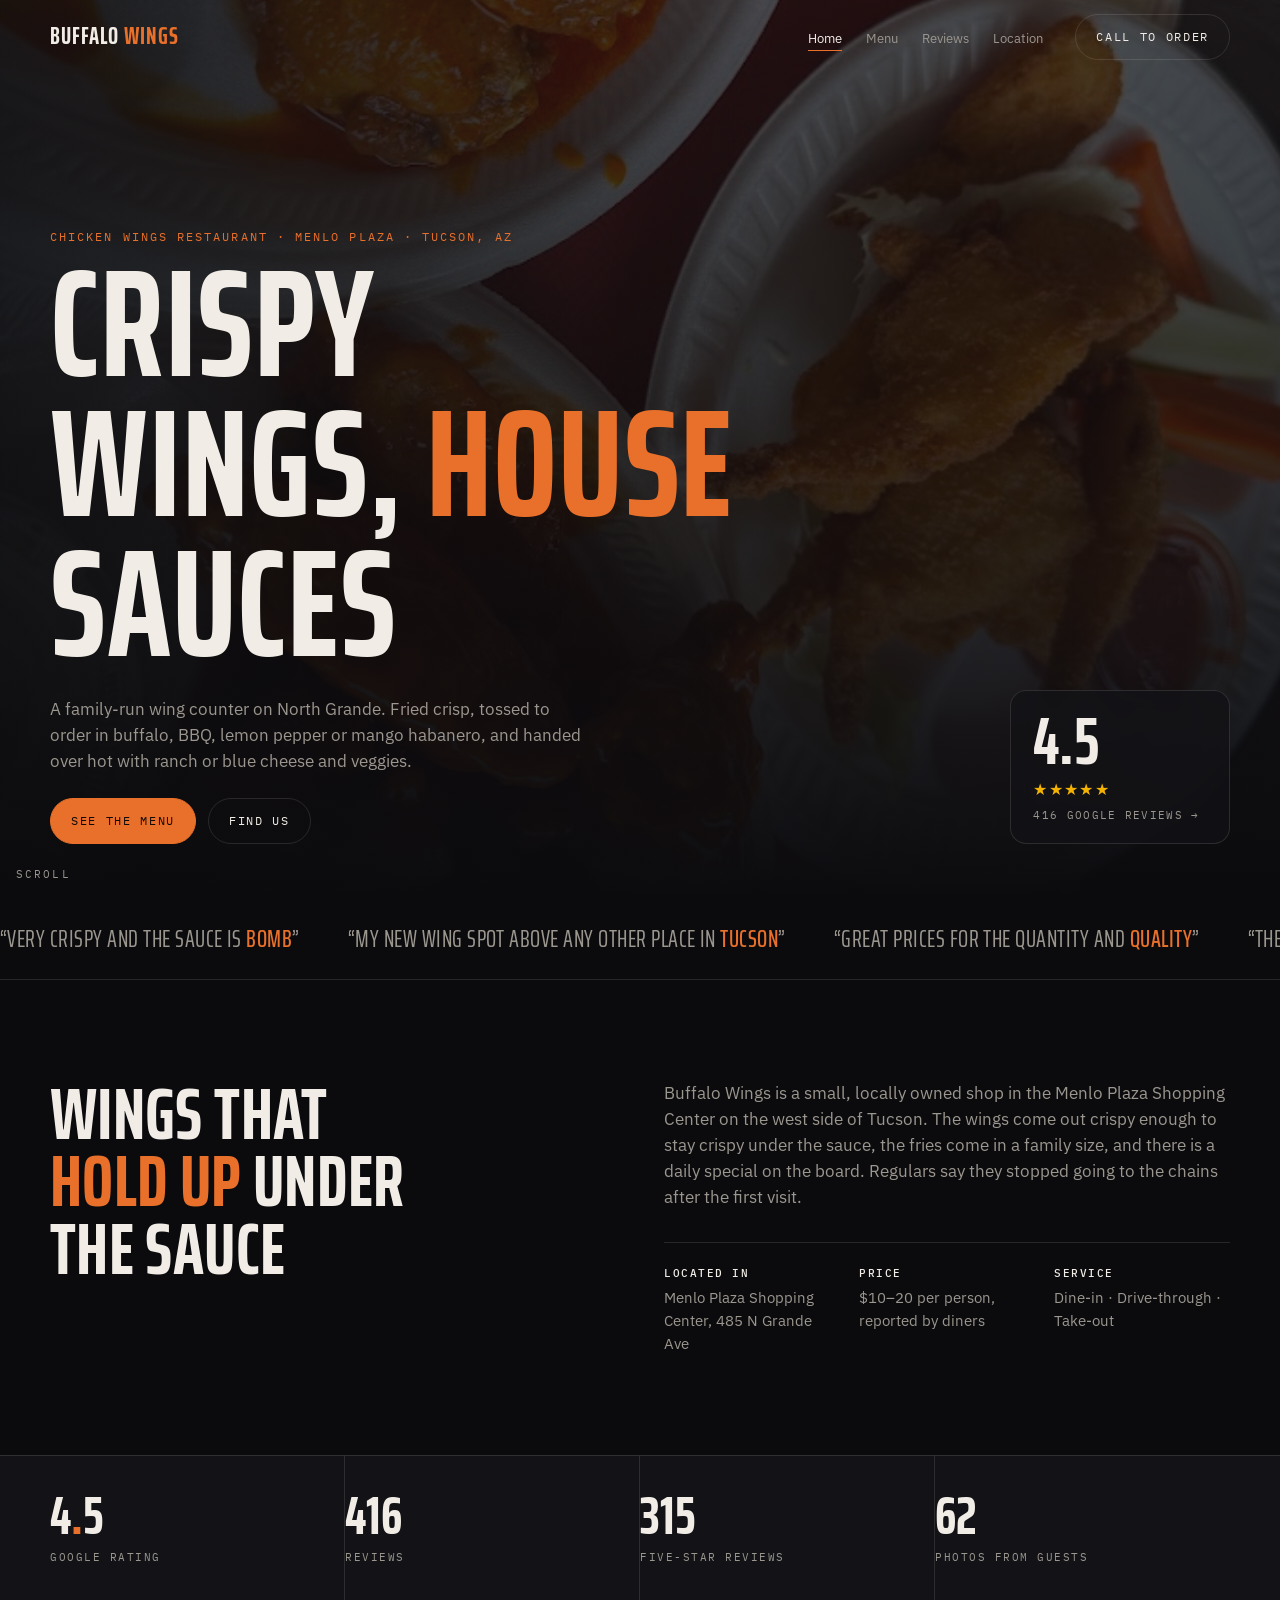
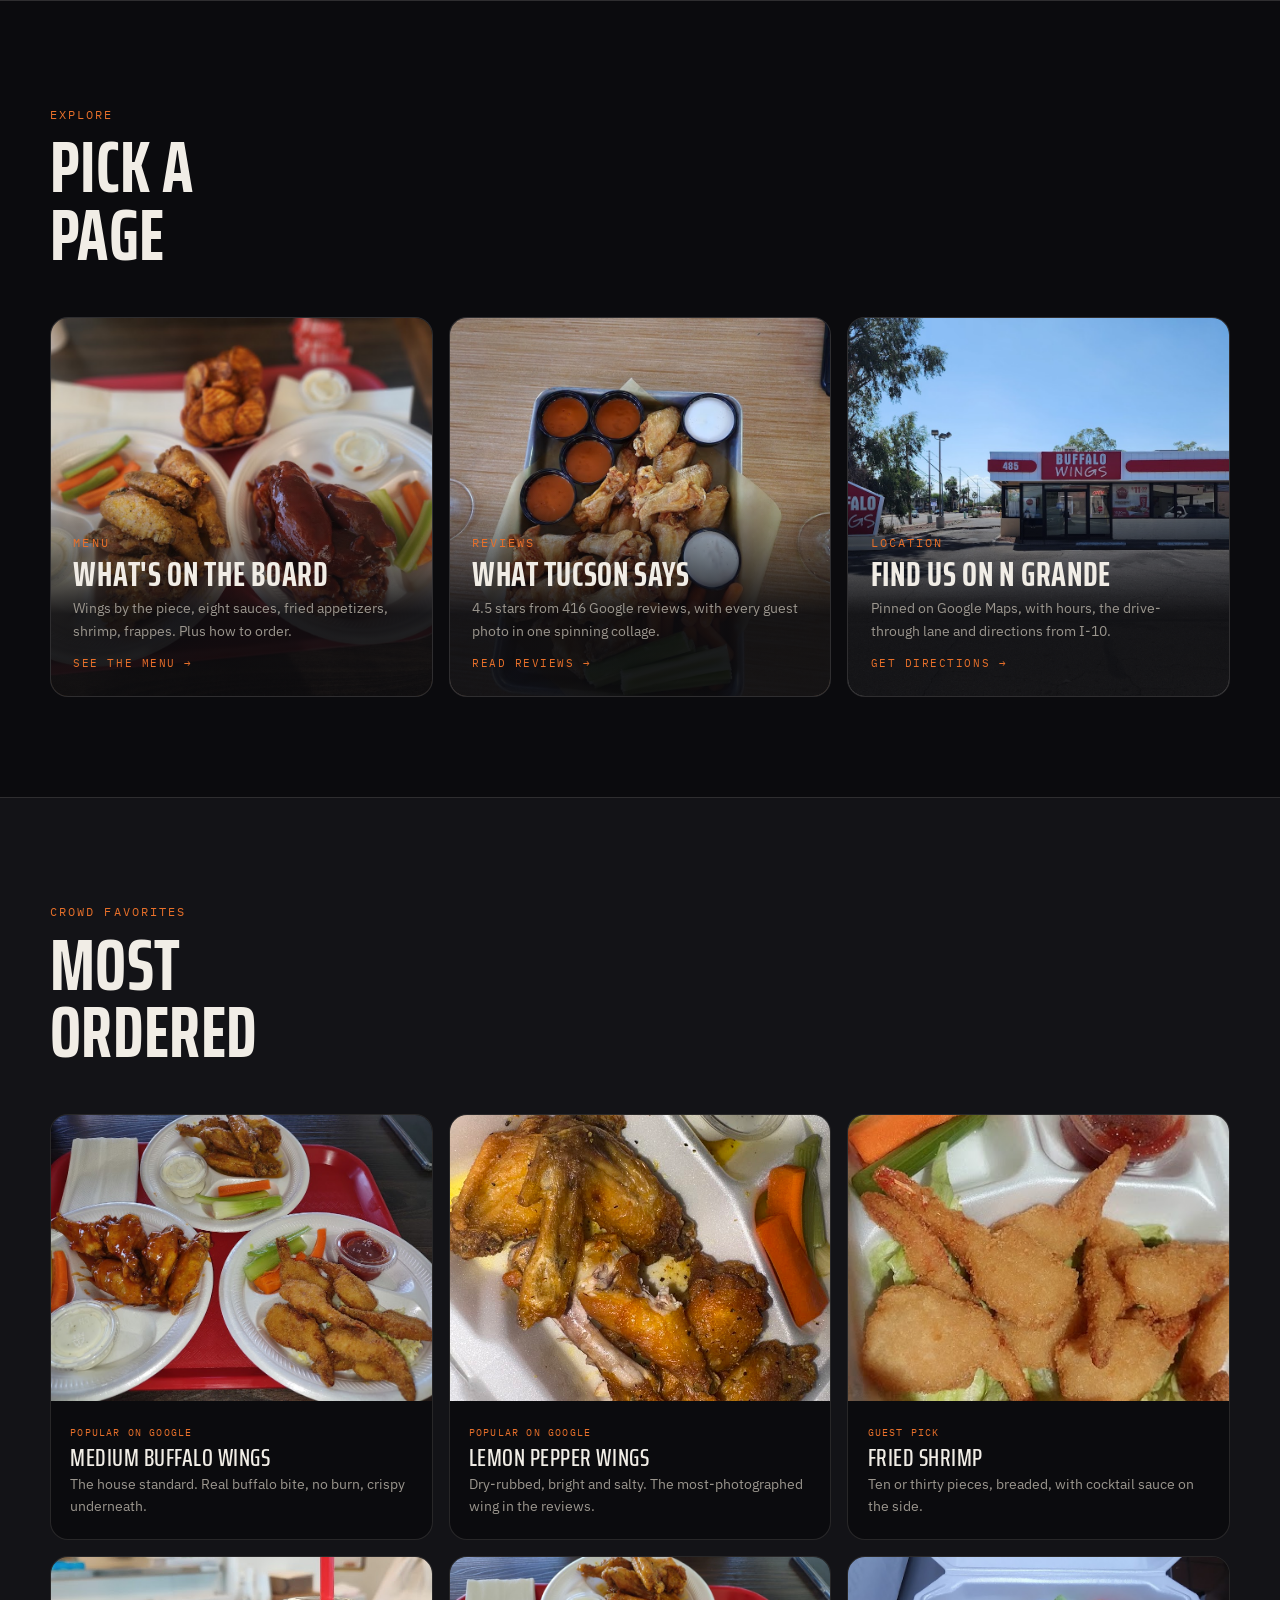
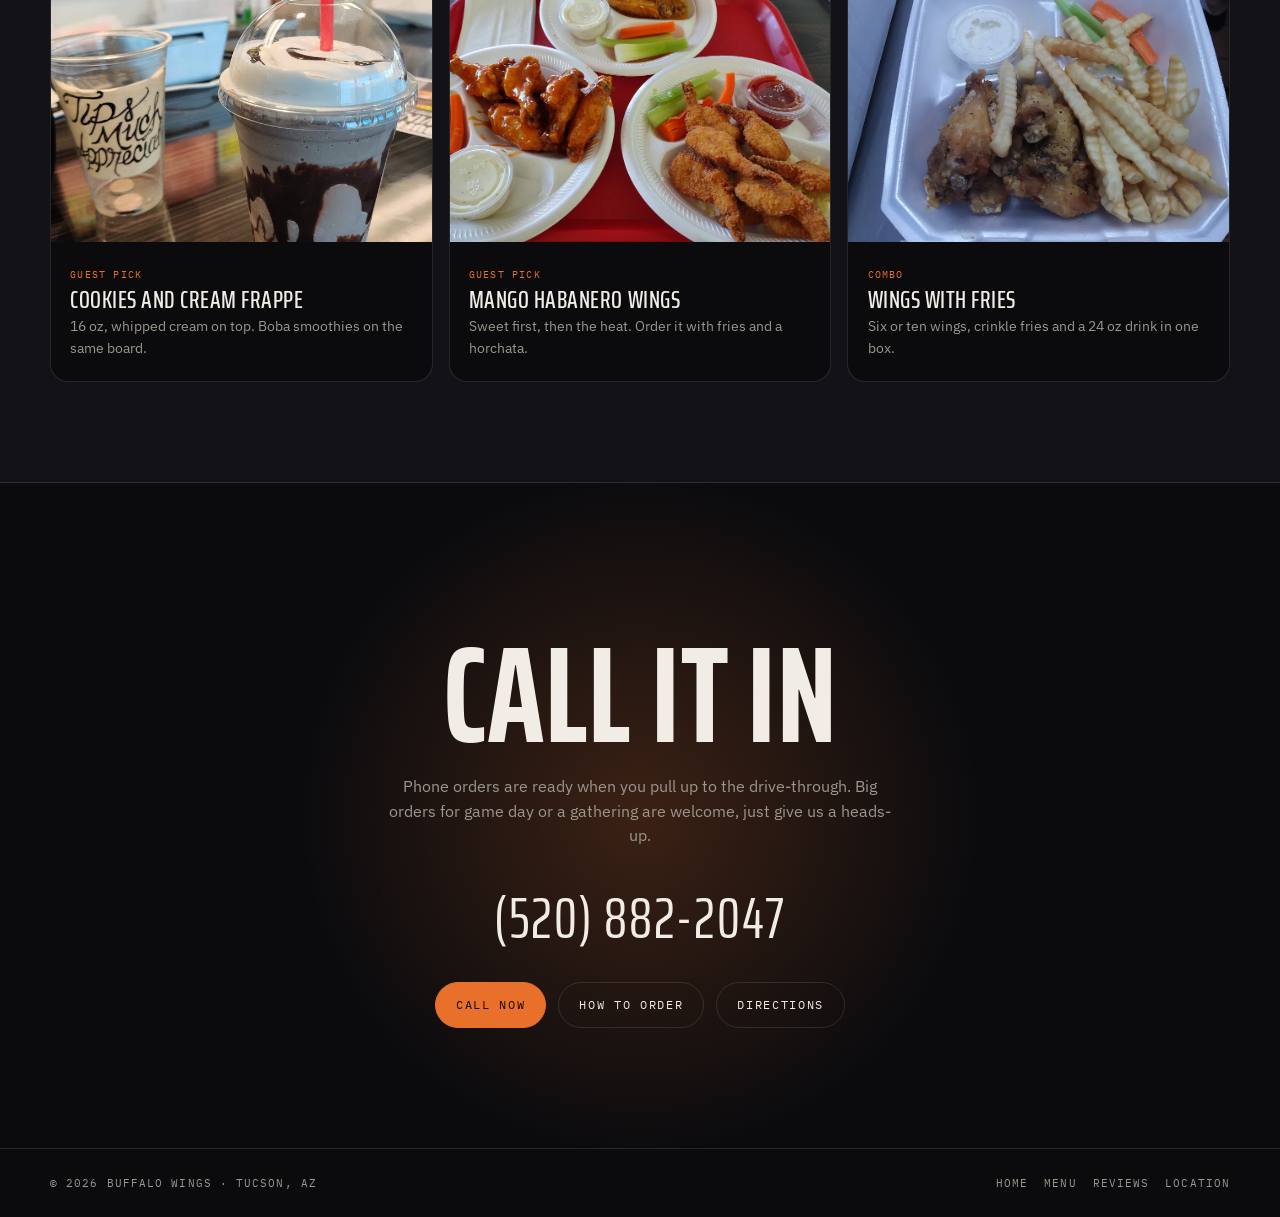
==== index.html @ 7398738b "Buffalo Wings Tucson website Four-page static site: home, menu with order builder, reviews with phot" ====
<!doctype html>
<html lang="en">
<head>
<meta charset="utf-8">
<meta name="viewport" content="width=device-width, initial-scale=1">
<title>Buffalo Wings Tucson</title>
<meta name="description" content="Buffalo Wings, 485 N Grande Ave, Tucson. Crispy wings tossed in house-made sauces, fried shrimp, chicken fingers, frappes and boba smoothies. Dine-in, drive-through and take-out.">
<link rel="preconnect" href="https://fonts.googleapis.com">
<link rel="preconnect" href="https://fonts.gstatic.com" crossorigin>
<link href="https://fonts.googleapis.com/css2?family=Saira+Extra+Condensed:wght@500;700&family=IBM+Plex+Sans:wght@400;500;600&family=IBM+Plex+Mono:wght@400&display=swap" rel="stylesheet">
<link rel="stylesheet" href="styles.css">
<style>
/* hero */
.hero{min-height:100svh;display:grid;align-items:end;padding:120px 0 56px;position:relative;overflow:hidden}
.hero .art{position:absolute;inset:0;z-index:0}
.hero .art img{width:100%;height:100%;object-fit:cover;object-position:center 60%;opacity:.42;filter:saturate(1.1) contrast(1.05)}
.hero .art::after{content:"";position:absolute;inset:0;background:linear-gradient(180deg,rgba(11,11,14,.35) 0%,rgba(11,11,14,.55) 45%,var(--bg) 100%),linear-gradient(90deg,rgba(11,11,14,.7),transparent 60%)}
.hero .wrap{position:relative;z-index:1;display:grid;grid-template-columns:1.2fr .8fr;gap:2rem;align-items:end}
.hero h1{font-size:clamp(4rem,12vw,9.5rem);margin:.4rem 0 1.4rem}
.hero p{max-width:34rem;font-size:1.05rem}
.hero .actions{display:flex;flex-wrap:wrap;gap:.75rem;margin-top:1.5rem}
.rating-card{justify-self:end;background:rgba(19,19,23,.78);backdrop-filter:blur(10px);border:1px solid var(--line);border-radius:16px;padding:1.2rem 1.4rem;display:grid;gap:.35rem;min-width:220px;transition:border-color .3s}
.rating-card:hover{border-color:var(--accent)}
.rating-card .big{font-family:var(--display);font-size:4.2rem;line-height:.9;font-weight:700}
.rating-card small{font-family:var(--mono);font-size:.68rem;letter-spacing:.12em;text-transform:uppercase;color:var(--muted)}
.scroll-hint{position:absolute;left:var(--gutter);bottom:18px;font-family:var(--mono);font-size:.66rem;letter-spacing:.2em;color:var(--muted);text-transform:uppercase;z-index:1}
@media (max-width:860px){.hero .wrap{grid-template-columns:1fr}.rating-card{justify-self:start}}

/* intro */
.intro .wrap{display:grid;grid-template-columns:1fr 1fr;gap:3rem;align-items:start}
.intro .col p{font-size:1.05rem}
.facts{display:grid;grid-template-columns:repeat(3,1fr);gap:1.2rem;margin-top:2rem;border-top:1px solid var(--line);padding-top:1.4rem}
.facts b{display:block;font-family:var(--mono);font-size:.68rem;letter-spacing:.14em;text-transform:uppercase;color:var(--fg);margin-bottom:.3rem;font-weight:500}
.facts div{font-size:.92rem;color:var(--muted)}
@media (max-width:860px){.intro .wrap{grid-template-columns:1fr}.facts{grid-template-columns:1fr 1fr}}

/* favorites */
.favs{background:var(--bg-2);border-block:1px solid var(--line)}
.favgrid{display:grid;grid-template-columns:repeat(3,1fr);gap:1rem}
.fav{border:1px solid var(--line);border-radius:18px;overflow:hidden;background:var(--bg);display:grid;grid-template-rows:auto 1fr}
.fav img{width:100%;aspect-ratio:4/3;object-fit:cover}
.fav .t{padding:1.1rem 1.2rem 1.3rem}
.fav .t h3{font-size:1.6rem;margin:.2rem 0 .3rem}
.fav .t p{font-size:.88rem}
.fav .t .pop{font-family:var(--mono);font-size:.62rem;letter-spacing:.12em;text-transform:uppercase;color:var(--accent)}
@media (max-width:860px){.favgrid{grid-template-columns:1fr 1fr}}
@media (max-width:520px){.favgrid{grid-template-columns:1fr}}

/* quote strip */
.quotes{overflow:hidden;border-bottom:1px solid var(--line);padding:1.3rem 0}
.quotes .track{display:flex;gap:3rem;white-space:nowrap;animation:marquee 40s linear infinite;width:max-content}
.quotes span{font-family:var(--display);font-size:1.5rem;text-transform:uppercase;letter-spacing:.02em;color:var(--muted)}
.quotes span b{color:var(--accent);font-weight:500}
@keyframes marquee{to{transform:translateX(-50%)}}
@media (prefers-reduced-motion:reduce){.quotes .track{animation:none;white-space:normal;width:auto;flex-wrap:wrap}}
</style>
</head>
<body id="top">

<nav class="nav" id="nav">
  <div class="wrap">
    <a class="brand" href="index.html">Buffalo <span>Wings</span></a>
    <ul>
      <li><a href="index.html">Home</a></li>
      <li><a href="menu.html">Menu</a></li>
      <li><a href="reviews.html">Reviews</a></li>
      <li><a href="location.html">Location</a></li>
    </ul>
    <a class="btn cta" href="tel:+15208822047">Call to order</a>
    <button class="menu-btn" aria-label="Open navigation" aria-expanded="false"><i></i></button>
  </div>
</nav>

<header class="hero">
  <div class="art"><img src="img/photo08.jpg" alt="Buffalo wings, fried shrimp and buffalo fries on a red tray" fetchpriority="high"></div>
  <div class="wrap">
    <div>
      <span class="eyebrow">Chicken wings restaurant · Menlo Plaza · Tucson, AZ</span>
      <h1>Crispy<br>wings, <em>house</em><br>sauces</h1>
      <p>A family-run wing counter on North Grande. Fried crisp, tossed to order in buffalo, BBQ, lemon pepper or mango habanero, and handed over hot with ranch or blue cheese and veggies.</p>
      <div class="actions">
        <a class="btn primary" href="menu.html">See the menu</a>
        <a class="btn" href="location.html">Find us</a>
      </div>
    </div>
    <a class="rating-card" href="reviews.html">
      <span class="big">4.5</span>
      <span class="stars" aria-label="4.5 out of 5 stars">★★★★★</span>
      <small>416 Google reviews →</small>
    </a>
  </div>
  <span class="scroll-hint">Scroll</span>
</header>

<div class="quotes" aria-hidden="true">
  <div class="track">
    <span>“Very crispy and the sauce is <b>bomb</b>”</span><span>“My new wing spot above any other place in <b>Tucson</b>”</span><span>“Great prices for the quantity and <b>quality</b>”</span><span>“The wings were pretty big and <b>so good</b>”</span><span>“I love their <b>beans and rice</b>”</span>
    <span>“Very crispy and the sauce is <b>bomb</b>”</span><span>“My new wing spot above any other place in <b>Tucson</b>”</span><span>“Great prices for the quantity and <b>quality</b>”</span><span>“The wings were pretty big and <b>so good</b>”</span><span>“I love their <b>beans and rice</b>”</span>
  </div>
</div>

<section class="intro" id="about">
  <div class="wrap">
    <h2 data-reveal>Wings that<br><em>hold up</em> under<br>the sauce</h2>
    <div class="col">
      <p data-reveal>Buffalo Wings is a small, locally owned shop in the Menlo Plaza Shopping Center on the west side of Tucson. The wings come out crispy enough to stay crispy under the sauce, the fries come in a family size, and there is a daily special on the board. Regulars say they stopped going to the chains after the first visit.</p>
      <div class="facts" data-reveal>
        <div><b>Located in</b>Menlo Plaza Shopping Center, 485 N Grande Ave</div>
        <div><b>Price</b>$10–20 per person, reported by diners</div>
        <div><b>Service</b>Dine-in · Drive-through · Take-out</div>
      </div>
    </div>
  </div>
</section>

<div class="stats">
  <div class="wrap">
    <div class="stat" data-reveal><b>4<i>.</i>5</b><span>Google rating</span></div>
    <div class="stat" data-reveal><b>416</b><span>Reviews</span></div>
    <div class="stat" data-reveal><b>315</b><span>Five-star reviews</span></div>
    <div class="stat" data-reveal><b>62</b><span>Photos from guests</span></div>
  </div>
</div>

<section id="explore">
  <div class="wrap">
    <div class="head">
      <div><span class="eyebrow" data-reveal>Explore</span><h2 data-reveal>Pick a<br>page</h2></div>
    </div>
    <div class="tiles">
      <a class="tile" href="menu.html" data-reveal>
        <img src="img/photo02.jpg" alt="Lemon pepper and BBQ wings with buffalo fries" loading="lazy">
        <div class="t"><span class="eyebrow">Menu</span><h3>What's on the board</h3><p>Wings by the piece, eight sauces, fried appetizers, shrimp, frappes. Plus how to order.</p><span class="go">See the menu →</span></div>
      </a>
      <a class="tile" href="reviews.html" data-reveal>
        <img src="img/photo06.jpg" alt="Tray of wings with sauce cups and veggies" loading="lazy">
        <div class="t"><span class="eyebrow">Reviews</span><h3>What Tucson says</h3><p>4.5 stars from 416 Google reviews, with every guest photo in one spinning collage.</p><span class="go">Read reviews →</span></div>
      </a>
      <a class="tile" href="location.html" data-reveal>
        <img src="img/photo01.jpg" alt="Buffalo Wings storefront in Menlo Plaza" loading="lazy">
        <div class="t"><span class="eyebrow">Location</span><h3>Find us on N Grande</h3><p>Pinned on Google Maps, with hours, the drive-through lane and directions from I-10.</p><span class="go">Get directions →</span></div>
      </a>
    </div>
  </div>
</section>

<section class="favs" id="favorites">
  <div class="wrap">
    <div class="head">
      <div><span class="eyebrow" data-reveal>Crowd favorites</span><h2 data-reveal>Most<br>ordered</h2></div>
      <a class="more" href="menu.html" data-reveal>Full menu</a>
    </div>
    <div class="favgrid zoomable">
      <div class="fav" data-reveal><img src="img/reviews/enrique2.jpg" alt="Medium buffalo wings" loading="lazy"><div class="t"><span class="pop">Popular on Google</span><h3>Medium buffalo wings</h3><p>The house standard. Real buffalo bite, no burn, crispy underneath.</p></div></div>
      <div class="fav" data-reveal><img src="img/photo04.jpg" alt="Lemon pepper wings" loading="lazy"><div class="t"><span class="pop">Popular on Google</span><h3>Lemon pepper wings</h3><p>Dry-rubbed, bright and salty. The most-photographed wing in the reviews.</p></div></div>
      <div class="fav" data-reveal><img src="img/photo09.jpg" alt="Fried shrimp" loading="lazy"><div class="t"><span class="pop">Guest pick</span><h3>Fried shrimp</h3><p>Ten or thirty pieces, breaded, with cocktail sauce on the side.</p></div></div>
      <div class="fav" data-reveal><img src="img/photo10.jpg" alt="Cookies and cream frappe" loading="lazy"><div class="t"><span class="pop">Guest pick</span><h3>Cookies and cream frappe</h3><p>16 oz, whipped cream on top. Boba smoothies on the same board.</p></div></div>
      <div class="fav" data-reveal><img src="img/reviews/enrique1.jpg" alt="Mango habanero wings" loading="lazy"><div class="t"><span class="pop">Guest pick</span><h3>Mango habanero wings</h3><p>Sweet first, then the heat. Order it with fries and a horchata.</p></div></div>
      <div class="fav" data-reveal><img src="img/photo07.jpg" alt="Wings and fries combo" loading="lazy"><div class="t"><span class="pop">Combo</span><h3>Wings with fries</h3><p>Six or ten wings, crinkle fries and a 24 oz drink in one box.</p></div></div>
    </div>
  </div>
</section>

<section class="close" id="order">
  <div class="glow"></div>
  <div class="wrap">
    <h2 data-reveal>Call it in</h2>
    <p data-reveal>Phone orders are ready when you pull up to the drive-through. Big orders for game day or a gathering are welcome, just give us a heads-up.</p>
    <a class="phone" href="tel:+15208822047" data-reveal>(520) 882-2047</a>
    <div class="actions" data-reveal>
      <a class="btn primary" href="tel:+15208822047">Call now</a>
      <a class="btn" href="menu.html#order">How to order</a>
      <a class="btn" href="location.html">Directions</a>
    </div>
  </div>
</section>

<footer>
  <div class="wrap">
    <span>© <span class="yr"></span> Buffalo Wings · Tucson, AZ</span>
    <nav><a href="index.html">Home</a><a href="menu.html">Menu</a><a href="reviews.html">Reviews</a><a href="location.html">Location</a></nav>
  </div>
</footer>

<div class="lb" id="lb" aria-hidden="true"><img alt=""></div>
<script src="main.js"></script>
</body>
</html>
---- styles.css ----
:root{
  --bg:#0b0b0e; --bg-2:#131317; --bg-3:#1c1c22;
  --fg:#f1ede6; --muted:#9b968e; --line:rgba(241,237,230,.12);
  --accent:#e8702a; --accent-deep:#9c3f12; --hot:#d7263d; --star:#f5b301;
  --display:"Saira Extra Condensed","Arial Narrow",Impact,sans-serif;
  --body:"IBM Plex Sans","Helvetica Neue",Arial,sans-serif;
  --mono:"IBM Plex Mono",Menlo,Consolas,monospace;
  --gutter:max(16px,env(safe-area-inset-left,0px));
  --ease:cubic-bezier(.22,.61,.36,1);
  color-scheme:dark;
}
*{box-sizing:border-box;margin:0;padding:0}
html{scroll-behavior:smooth}
body{background:var(--bg);color:var(--fg);font-family:var(--body);font-size:16px;line-height:1.55;-webkit-font-smoothing:antialiased;overflow-x:hidden}
img{display:block;max-width:100%}
a{color:inherit;text-decoration:none}
button{font:inherit;color:inherit}
.wrap{width:min(1180px,100% - 2*var(--gutter));margin-inline:auto}
.eyebrow{font-family:var(--mono);font-size:.72rem;letter-spacing:.18em;text-transform:uppercase;color:var(--accent)}
h1,h2,h3{font-family:var(--display);font-weight:700;line-height:.92;text-transform:uppercase;letter-spacing:.005em}
h1{font-size:clamp(3.6rem,10vw,8rem)}
h1 em,h2 em{font-style:normal;color:var(--accent)}
h2{font-size:clamp(2.6rem,6vw,4.6rem)}
h3{font-size:1.5rem;font-weight:500;letter-spacing:.02em}
p{color:var(--muted)}
.btn{display:inline-flex;align-items:center;gap:.5rem;padding:.8rem 1.25rem;border:1px solid var(--line);border-radius:999px;font-family:var(--mono);font-size:.74rem;letter-spacing:.14em;text-transform:uppercase;color:var(--fg);background:transparent;cursor:pointer;transition:border-color .3s var(--ease),background .3s var(--ease),transform .3s var(--ease)}
.btn:hover{border-color:var(--accent);transform:translateY(-1px)}
.btn.primary{background:var(--accent);border-color:var(--accent);color:#120804}
.btn.primary:hover{background:#f3843e}
.stars{color:var(--star);letter-spacing:.08em}

/* nav */
.nav{position:fixed;inset:0 0 auto;z-index:50;padding:14px 0;transition:background .3s var(--ease),border-color .3s var(--ease);border-bottom:1px solid transparent}
.nav.is-solid{background:rgba(11,11,14,.82);backdrop-filter:blur(14px);border-color:var(--line)}
.nav .wrap{display:flex;align-items:center;gap:2rem}
.brand{font-family:var(--display);font-size:1.5rem;font-weight:700;text-transform:uppercase;letter-spacing:.04em}
.brand span{color:var(--accent)}
.nav ul{display:flex;gap:1.5rem;list-style:none;margin-left:auto}
.nav li a{font-size:.84rem;color:var(--muted);transition:color .2s;padding-bottom:.2rem;border-bottom:1px solid transparent}
.nav li a:hover{color:var(--fg)}
.nav li a.current{color:var(--fg);border-color:var(--accent)}
.nav .menu-btn{display:none;margin-left:auto;width:42px;height:42px;border:1px solid var(--line);border-radius:50%;background:transparent;cursor:pointer;place-items:center}
.nav .menu-btn i{display:block;width:16px;height:2px;background:var(--fg);box-shadow:0 -5px 0 var(--fg),0 5px 0 var(--fg)}
@media (max-width:760px){
  .nav ul{display:none;position:absolute;inset:100% 0 auto;flex-direction:column;gap:0;background:rgba(11,11,14,.96);border-bottom:1px solid var(--line);padding:.5rem var(--gutter) 1rem}
  .nav ul.open{display:flex}
  .nav li a{display:block;padding:.8rem 0;font-size:1rem;border-bottom:1px solid var(--line)}
  .nav li a.current{border-color:var(--line);color:var(--accent)}
  .nav .menu-btn{display:grid}
  .nav .cta{display:none}
}

/* page header (inner pages) */
.page-head{padding:150px 0 60px;position:relative;overflow:hidden}
.page-head .art{position:absolute;inset:0;z-index:0}
.page-head .art img{width:100%;height:100%;object-fit:cover;opacity:.28}
.page-head .art::after{content:"";position:absolute;inset:0;background:linear-gradient(180deg,rgba(11,11,14,.5),var(--bg) 95%)}
.page-head .wrap{position:relative;z-index:1}
.page-head h1{margin:.4rem 0 1rem}
.page-head p{max-width:36rem;font-size:1.05rem}
.page-head .actions{display:flex;flex-wrap:wrap;gap:.75rem;margin-top:1.4rem}

/* section head */
section{padding:100px 0}
.head{display:flex;align-items:end;justify-content:space-between;gap:2rem;margin-bottom:3rem;flex-wrap:wrap}
.head h2{margin-top:.5rem}
.head .more{font-family:var(--mono);font-size:.74rem;letter-spacing:.14em;text-transform:uppercase;color:var(--muted);border-bottom:1px solid var(--line);padding-bottom:.2rem;transition:color .2s,border-color .2s}
.head .more:hover{color:var(--accent);border-color:var(--accent)}

/* stats */
.stats{border-block:1px solid var(--line);background:var(--bg-2)}
.stats .wrap{display:grid;grid-template-columns:repeat(4,1fr)}
.stat{padding:2rem 1.5rem 2rem 0;border-right:1px solid var(--line)}
.stat:last-child{border-right:0}
.stat b{display:block;font-family:var(--display);font-size:3.4rem;line-height:1;font-weight:700}
.stat b i{font-style:normal;color:var(--accent)}
.stat span{font-family:var(--mono);font-size:.68rem;letter-spacing:.14em;text-transform:uppercase;color:var(--muted)}
@media (max-width:760px){.stats .wrap{grid-template-columns:1fr 1fr}.stat:nth-child(2){border-right:0}.stat:nth-child(-n+2){border-bottom:1px solid var(--line)}.stat{padding:1.4rem 1rem 1.4rem 0}}

/* tiles */
.tiles{display:grid;grid-template-columns:repeat(3,1fr);gap:1rem}
.tile{position:relative;display:block;min-height:380px;border-radius:18px;overflow:hidden;border:1px solid var(--line);background:var(--bg-2)}
.tile img{position:absolute;inset:0;width:100%;height:100%;object-fit:cover;transition:transform .8s var(--ease),opacity .4s}
.tile:hover img{transform:scale(1.05)}
.tile .t{position:absolute;inset:auto 0 0;padding:2.4rem 1.4rem 1.4rem;background:linear-gradient(180deg,transparent,rgba(11,11,14,.92) 60%)}
.tile h3{font-size:2.2rem;font-weight:700;margin:.3rem 0 .4rem}
.tile p{font-size:.9rem}
.tile .go{display:inline-block;margin-top:.8rem;font-family:var(--mono);font-size:.68rem;letter-spacing:.14em;text-transform:uppercase;color:var(--accent)}
@media (max-width:860px){.tiles{grid-template-columns:1fr}.tile{min-height:300px}}

/* chips */
.chips{display:flex;flex-wrap:wrap;gap:.4rem}
.chips span{font-family:var(--mono);font-size:.64rem;letter-spacing:.08em;padding:.35rem .65rem;border:1px solid var(--line);border-radius:999px;color:var(--muted)}
.chips span b{color:var(--fg);font-weight:500}
.chips span.hot{border-color:rgba(215,38,61,.5);color:#ff8a98}

/* cards */
.card{border:1px solid var(--line);border-radius:18px;padding:1.5rem;background:var(--bg-2);transition:border-color .3s var(--ease),transform .3s var(--ease)}
.card:hover{border-color:rgba(232,112,42,.5);transform:translateY(-2px)}

/* close */
.close{position:relative;text-align:center;padding:150px 0 120px;overflow:hidden}
.close .glow{position:absolute;left:50%;top:50%;width:70vw;height:70vw;max-width:800px;max-height:800px;transform:translate(-50%,-50%);background:radial-gradient(circle,rgba(232,112,42,.22),transparent 60%);pointer-events:none}
.close .wrap{position:relative}
.close h2{font-size:clamp(3.6rem,11vw,8.5rem)}
.close p{margin:1rem auto 0;max-width:32rem}
.close .phone{display:block;font-family:var(--display);font-size:clamp(2rem,6vw,3.6rem);margin:1.6rem 0 1.2rem;letter-spacing:.03em;color:var(--fg)}
.close .actions{display:flex;justify-content:center;flex-wrap:wrap;gap:.75rem}

footer{border-top:1px solid var(--line);padding:1.6rem 0;font-family:var(--mono);font-size:.68rem;letter-spacing:.1em;text-transform:uppercase;color:var(--muted)}
footer .wrap{display:flex;justify-content:space-between;flex-wrap:wrap;gap:.6rem}
footer nav{display:flex;gap:1rem}
footer nav a:hover{color:var(--fg)}

/* reveal */
[data-reveal]{opacity:0;transform:translateY(28px);transition:opacity .8s var(--ease),transform .8s var(--ease)}
[data-reveal].in{opacity:1;transform:none}
@media (prefers-reduced-motion:reduce){[data-reveal]{opacity:1;transform:none;transition:none}html{scroll-behavior:auto}}

/* lightbox */
.lb{position:fixed;inset:0;z-index:100;background:rgba(11,11,14,.92);display:none;place-items:center;padding:2rem;cursor:zoom-out}
.lb.open{display:grid}
.lb img{max-width:min(1100px,100%);max-height:90vh;border-radius:12px;border:1px solid var(--line)}

/* anchor offset for fixed nav */
[id]{scroll-margin-top:90px}
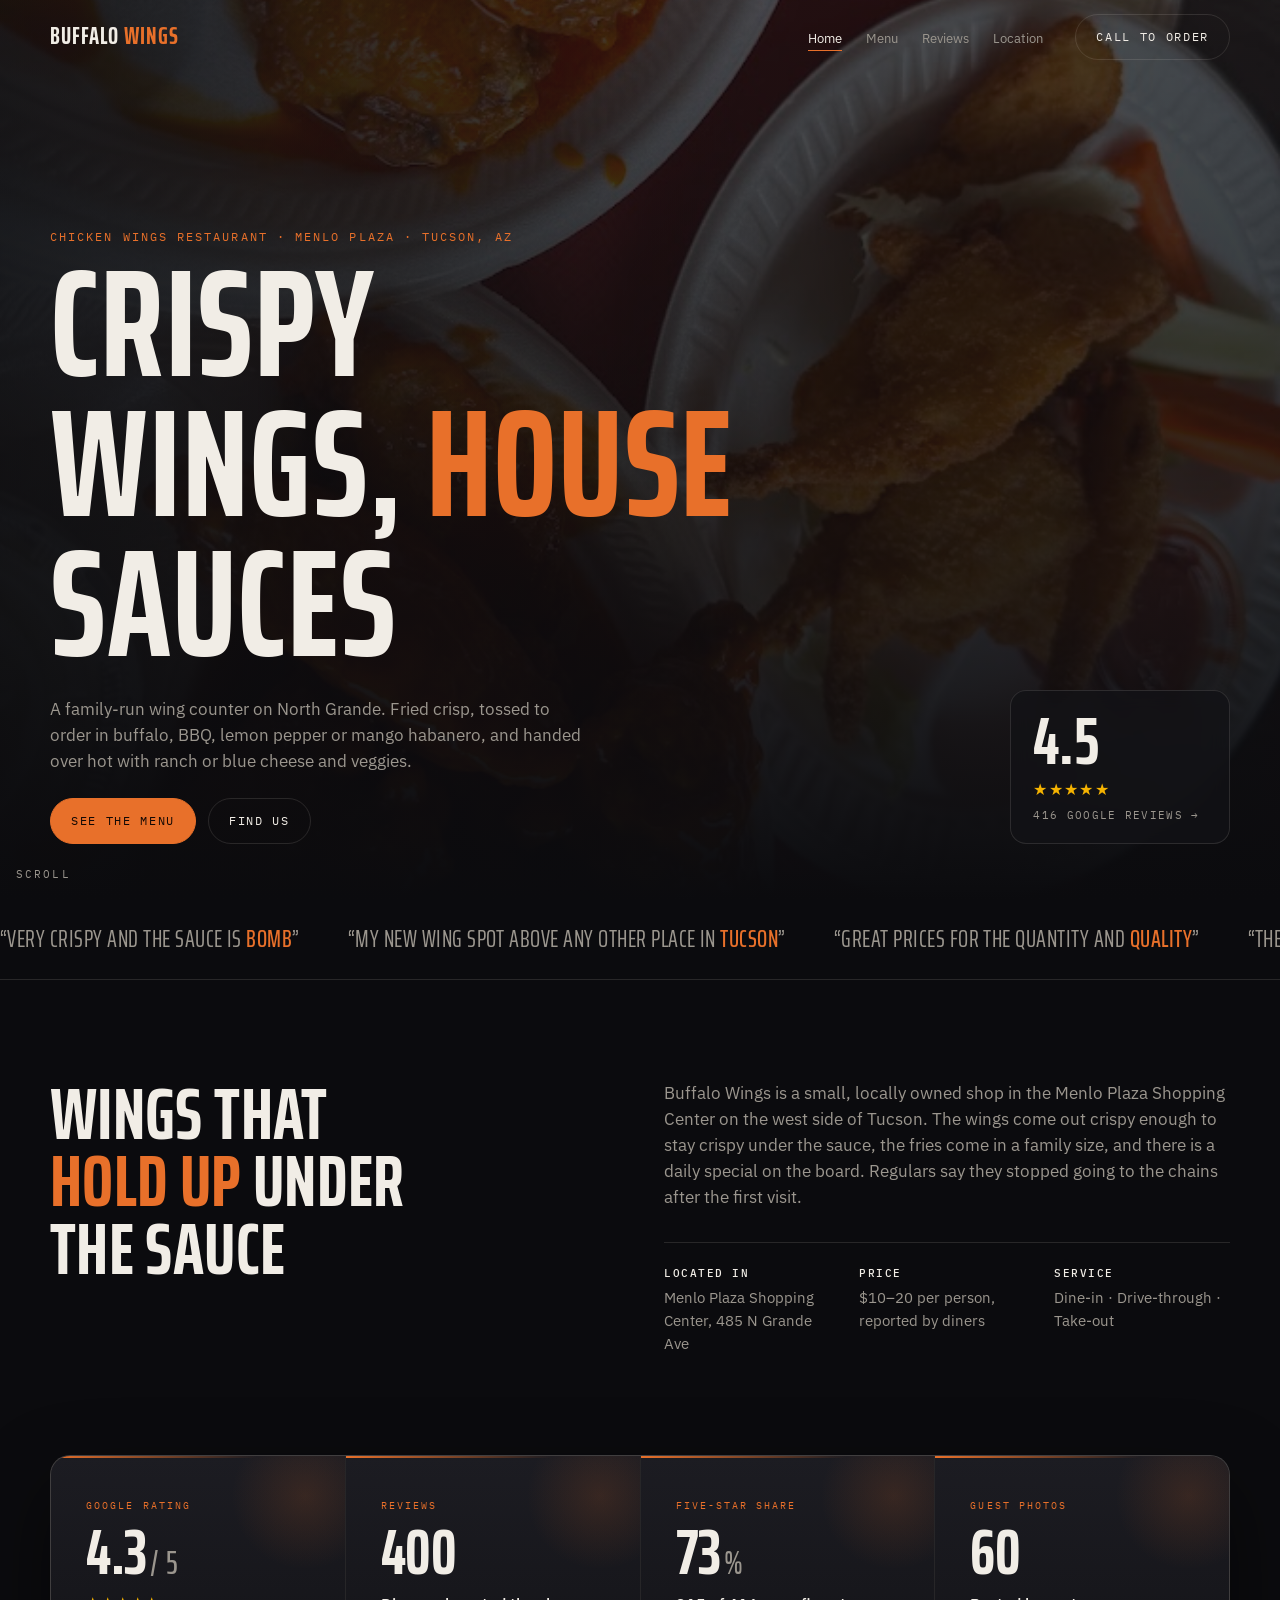
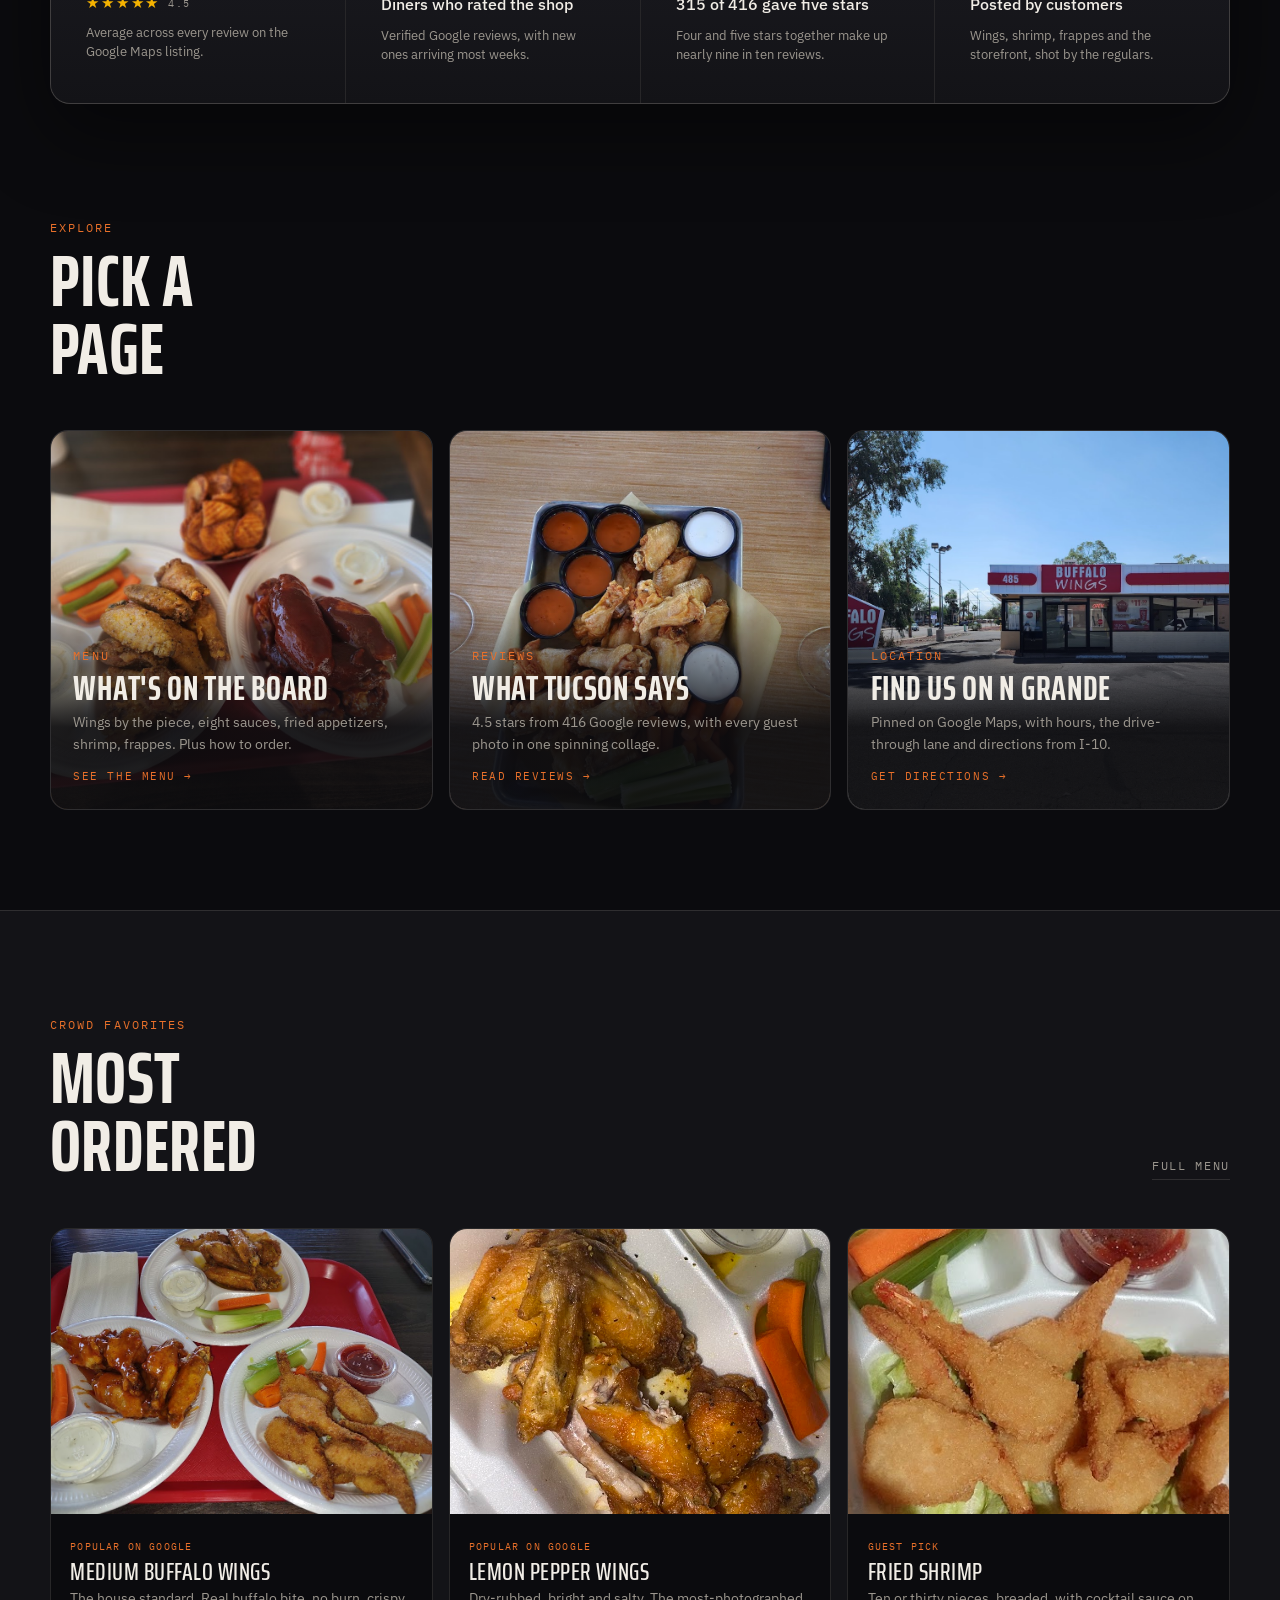
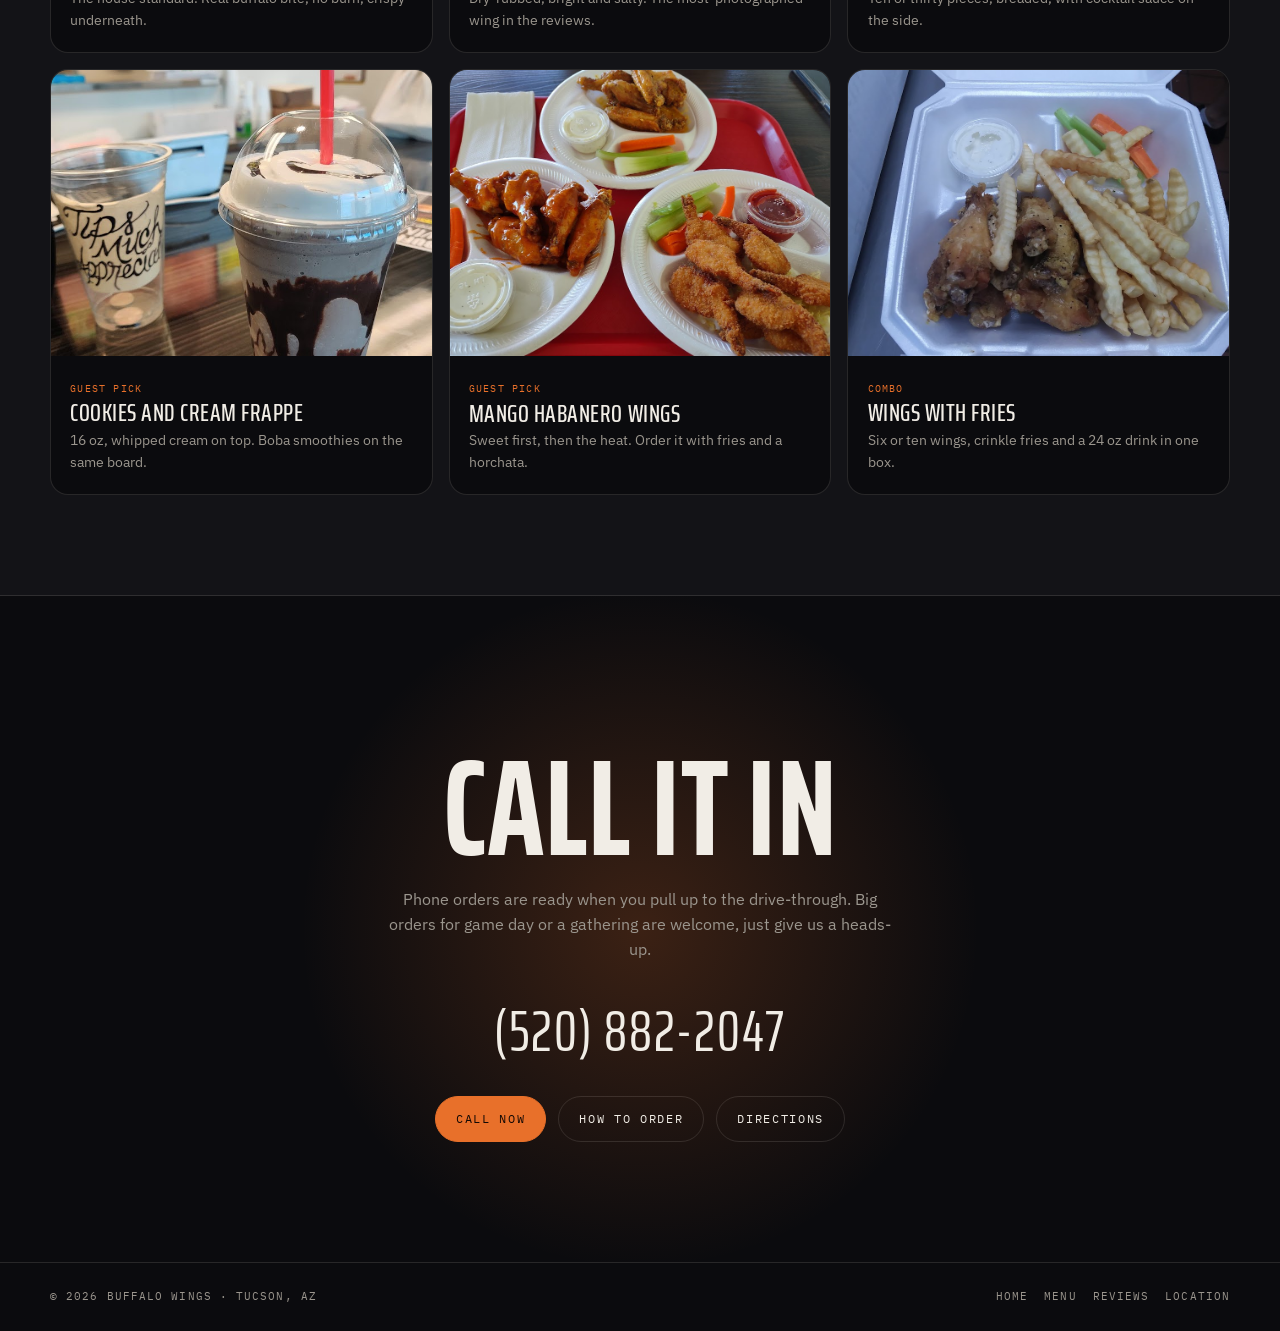
==== commit d5ba45be: "Redesign the home stats band Card layout with proper padding, count-up numbers, star row under the r" ====
--- a/index.html
+++ b/index.html
@@ -113,12 +113,32 @@
   </div>
 </section>
 
-<div class="stats">
-  <div class="wrap">
-    <div class="stat" data-reveal><b>4<i>.</i>5</b><span>Google rating</span></div>
-    <div class="stat" data-reveal><b>416</b><span>Reviews</span></div>
-    <div class="stat" data-reveal><b>315</b><span>Five-star reviews</span></div>
-    <div class="stat" data-reveal><b>62</b><span>Photos from guests</span></div>
+<div class="stats" id="stats">
+  <div class="wrap">
+    <div class="stat" data-reveal>
+      <span class="k">Google rating</span>
+      <b><span data-count="4.5" data-dec="1">0.0</span><i>/ 5</i></b>
+      <span class="stars" aria-label="4.5 out of 5 stars">★★★★★<em>4.5</em></span>
+      <span class="d">Average across every review on the Google Maps listing.</span>
+    </div>
+    <div class="stat" data-reveal>
+      <span class="k">Reviews</span>
+      <b><span data-count="416">0</span></b>
+      <span class="l">Diners who rated the shop</span>
+      <span class="d">Verified Google reviews, with new ones arriving most weeks.</span>
+    </div>
+    <div class="stat" data-reveal>
+      <span class="k">Five-star share</span>
+      <b><span data-count="76">0</span><i>%</i></b>
+      <span class="l">315 of 416 gave five stars</span>
+      <span class="d">Four and five stars together make up nearly nine in ten reviews.</span>
+    </div>
+    <div class="stat" data-reveal>
+      <span class="k">Guest photos</span>
+      <b><span data-count="62">0</span></b>
+      <span class="l">Posted by customers</span>
+      <span class="d">Wings, shrimp, frappes and the storefront, shot by the regulars.</span>
+    </div>
   </div>
 </div>
 
--- a/styles.css
+++ b/styles.css
@@ -68,14 +68,22 @@
 .head .more:hover{color:var(--accent);border-color:var(--accent)}
 
 /* stats */
-.stats{border-block:1px solid var(--line);background:var(--bg-2)}
-.stats .wrap{display:grid;grid-template-columns:repeat(4,1fr)}
-.stat{padding:2rem 1.5rem 2rem 0;border-right:1px solid var(--line)}
-.stat:last-child{border-right:0}
-.stat b{display:block;font-family:var(--display);font-size:3.4rem;line-height:1;font-weight:700}
-.stat b i{font-style:normal;color:var(--accent)}
-.stat span{font-family:var(--mono);font-size:.68rem;letter-spacing:.14em;text-transform:uppercase;color:var(--muted)}
-@media (max-width:760px){.stats .wrap{grid-template-columns:1fr 1fr}.stat:nth-child(2){border-right:0}.stat:nth-child(-n+2){border-bottom:1px solid var(--line)}.stat{padding:1.4rem 1rem 1.4rem 0}}
+.stats{padding:0 0 10px;background:var(--bg)}
+.stats .wrap{display:grid;grid-template-columns:repeat(4,1fr);gap:1px;background:var(--line);border:1px solid var(--line);border-radius:20px;overflow:hidden;box-shadow:0 30px 80px rgba(0,0,0,.45)}
+.stat{position:relative;background:linear-gradient(180deg,var(--bg-3),var(--bg-2));padding:2.6rem 2.2rem 2.4rem;display:grid;align-content:start;gap:.55rem;overflow:hidden}
+.stat::before{content:"";position:absolute;inset:0 auto auto 0;width:100%;height:2px;background:linear-gradient(90deg,var(--accent),transparent 70%);opacity:0;transform:scaleX(.4);transform-origin:left;transition:opacity .4s var(--ease),transform .6s var(--ease)}
+.stat:hover::before,.stat.in::before{opacity:1;transform:none}
+.stat::after{content:"";position:absolute;right:-40px;top:-40px;width:160px;height:160px;border-radius:50%;background:radial-gradient(circle,rgba(232,112,42,.14),transparent 65%);pointer-events:none}
+.stat .k{font-family:var(--mono);font-size:.64rem;letter-spacing:.2em;text-transform:uppercase;color:var(--accent)}
+.stat b{display:flex;align-items:baseline;gap:.25rem;font-family:var(--display);font-size:clamp(3.4rem,5vw,4.8rem);line-height:.9;font-weight:700;letter-spacing:-.01em;font-variant-numeric:tabular-nums}
+.stat b i{font-style:normal;font-size:.5em;color:var(--muted);font-weight:500;letter-spacing:.02em}
+.stat .stars{font-size:.95rem;letter-spacing:.12em;margin-top:.1rem}
+.stat .stars em{font-style:normal;font-family:var(--mono);font-size:.62rem;letter-spacing:.14em;color:var(--muted);margin-left:.5rem;vertical-align:middle}
+.stat span.l{font-size:1rem;font-weight:500;color:var(--fg);margin-top:.2rem}
+.stat span.d{font-size:.84rem;color:var(--muted);line-height:1.45}
+@media (max-width:980px){.stat{padding:2rem 1.6rem}}
+@media (max-width:760px){.stats .wrap{grid-template-columns:1fr 1fr;border-radius:16px}.stat{padding:1.6rem 1.3rem 1.5rem}.stat b{font-size:3rem}}
+@media (max-width:420px){.stats .wrap{grid-template-columns:1fr}}
 
 /* tiles */
 .tiles{display:grid;grid-template-columns:repeat(3,1fr);gap:1rem}
